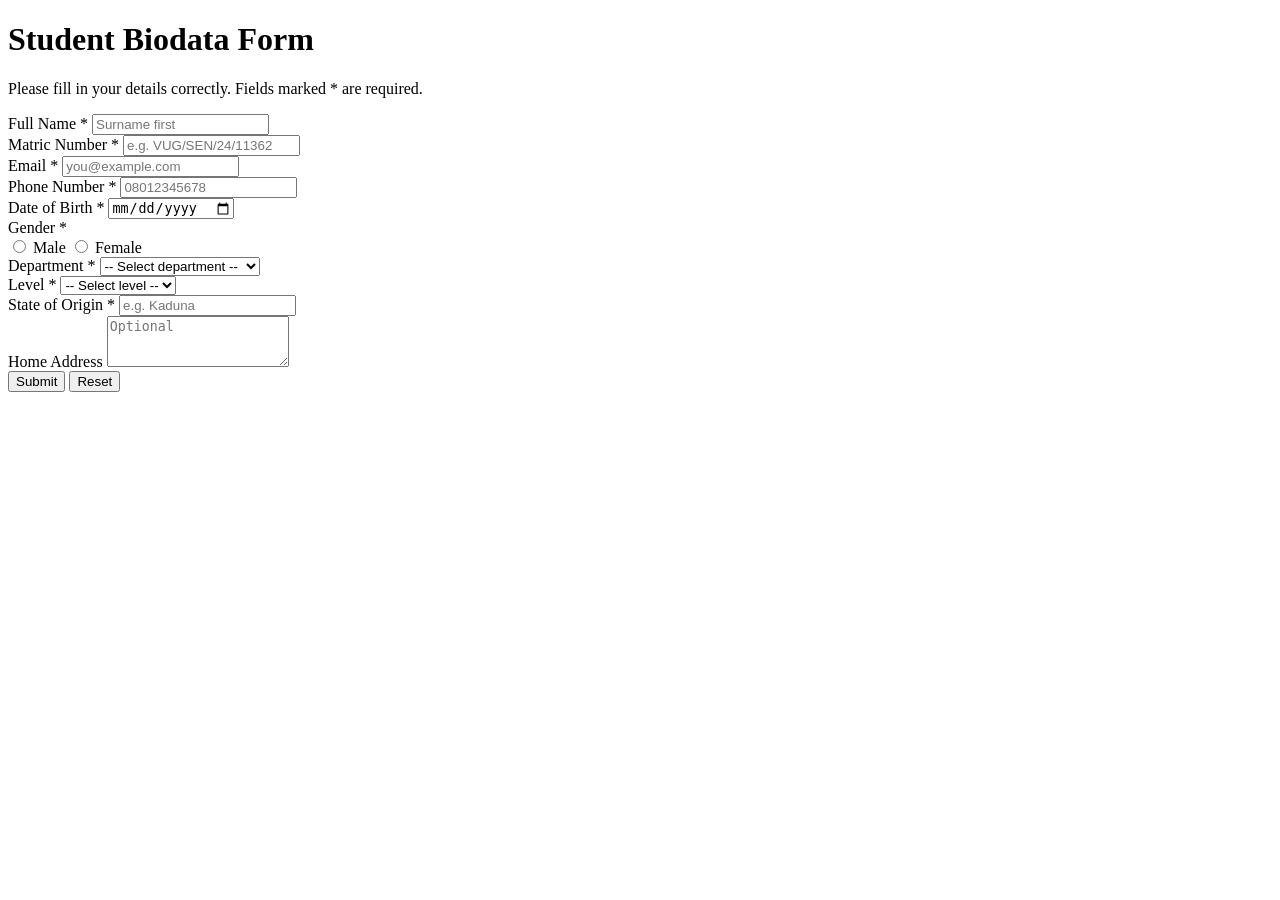
==== index.html @ 1bd1e14e "html form done" ====
<!DOCTYPE html>
<html lang="en">
<head>
    <meta charset="UTF-8">
    <meta name="viewport" content="width=device-width, initial-scale=1.0">
    <title>Student Biodata Form</title>
    <link rel="stylesheet" href="style.css">
</head>
<body>

    <div class="container">
        <h1>Student Biodata Form</h1>
        <p class="subtitle">Please fill in your details correctly. Fields marked * are required.</p>

        <form id="biodataForm" novalidate>

            <div class="form-group">
                <label for="fullName">Full Name *</label>
                <input type="text" id="fullName" placeholder="Surname first">
                <small class="error"></small>
            </div>

            <div class="form-group">
                <label for="matricNo">Matric Number *</label>
                <input type="text" id="matricNo" placeholder="e.g. VUG/SEN/24/11362">
                <small class="error"></small>
            </div>

            <div class="row">
                <div class="form-group">
                    <label for="email">Email *</label>
                    <input type="email" id="email" placeholder="you@example.com">
                    <small class="error"></small>
                </div>

                <div class="form-group">
                    <label for="phone">Phone Number *</label>
                    <input type="tel" id="phone" placeholder="08012345678">
                    <small class="error"></small>
                </div>
            </div>

            <div class="row">
                <div class="form-group">
                    <label for="dob">Date of Birth *</label>
                    <input type="date" id="dob">
                    <small class="error"></small>
                </div>

                <div class="form-group">
                    <label>Gender *</label>
                    <div class="radio-group" id="genderGroup">
                        <label><input type="radio" name="gender" value="Male"> Male</label>
                        <label><input type="radio" name="gender" value="Female"> Female</label>
                    </div>
                    <small class="error"></small>
                </div>
            </div>

            <div class="row">
                <div class="form-group">
                    <label for="department">Department *</label>
                    <select id="department">
                        <option value="">-- Select department --</option>
                        <option>Software Engineering</option>
                        <option>Computer Science</option>
                        <option>Cyber Security</option>
                        <option>Information Technology</option>
                        <option>Data Science</option>
                    </select>
                    <small class="error"></small>
                </div>

                <div class="form-group">
                    <label for="level">Level *</label>
                    <select id="level">
                        <option value="">-- Select level --</option>
                        <option>100</option>
                        <option>200</option>
                        <option>300</option>
                        <option>400</option>
                        <option>500</option>
                    </select>
                    <small class="error"></small>
                </div>
            </div>

            <div class="form-group">
                <label for="stateOfOrigin">State of Origin *</label>
                <input type="text" id="stateOfOrigin" placeholder="e.g. Kaduna">
                <small class="error"></small>
            </div>

            <div class="form-group">
                <label for="address">Home Address</label>
                <textarea id="address" rows="3" placeholder="Optional"></textarea>
                <small class="error"></small>
            </div>

            <div class="buttons">
                <button type="submit" class="btn-submit">Submit</button>
                <button type="reset" class="btn-reset">Reset</button>
            </div>
        </form>

        <div id="successBox" class="success hidden"></div>
    </div>

    <script src="script.js"></script>
</body>
</html>
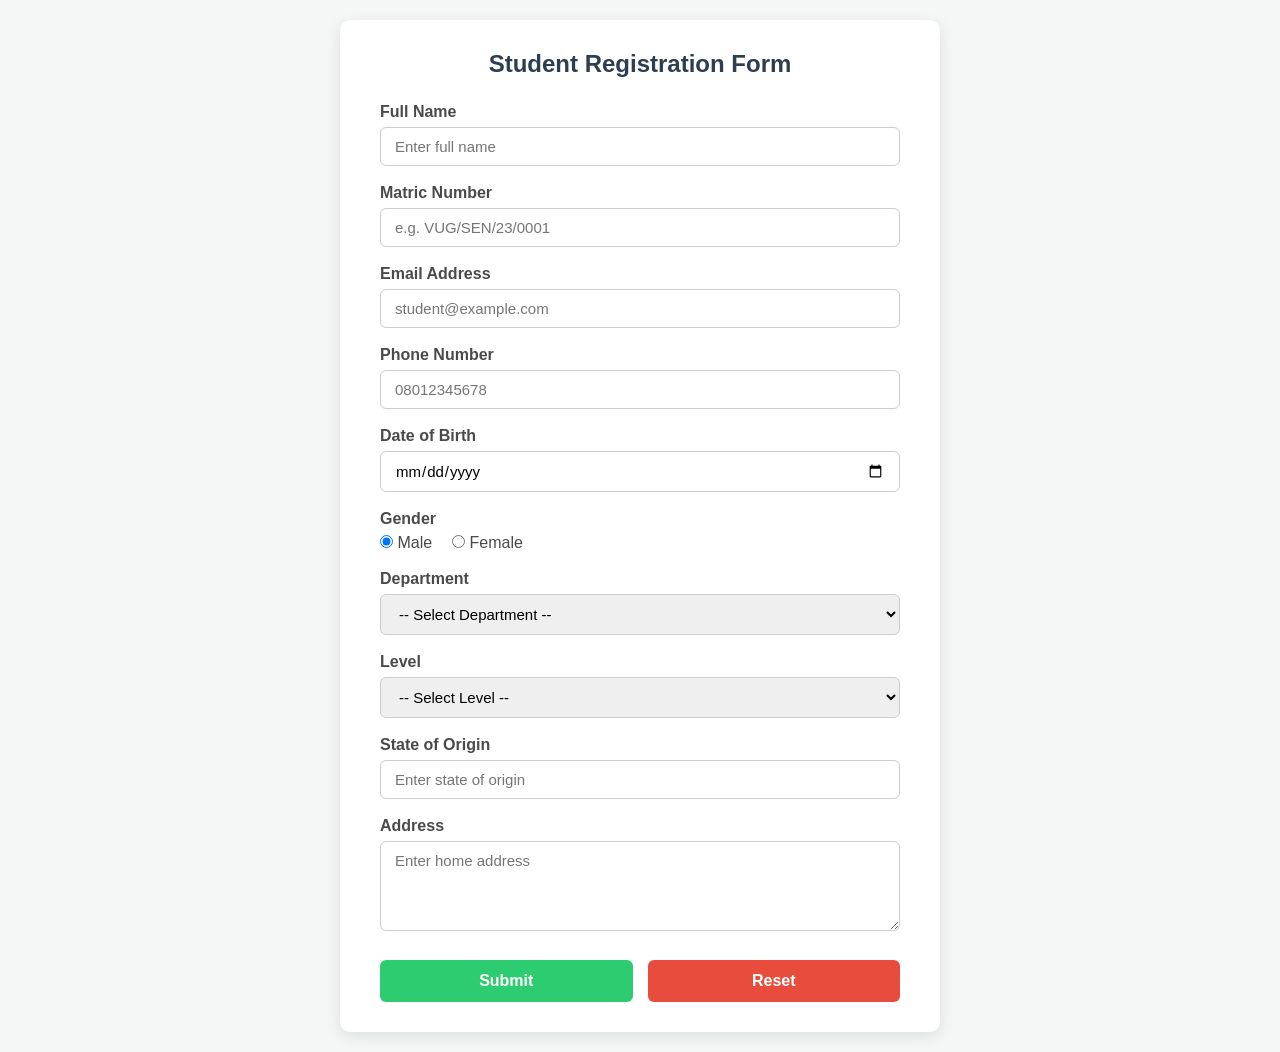
==== commit 4ad2fee1: "Commit 1" ====
--- a/index.html
+++ b/index.html
@@ -1,111 +1,104 @@
-<!DOCTYPE html>
-<html lang="en">
-<head>
-    <meta charset="UTF-8">
-    <meta name="viewport" content="width=device-width, initial-scale=1.0">
-    <title>Student Biodata Form</title>
-    <link rel="stylesheet" href="style.css">
-</head>
-<body>
-
-    <div class="container">
-        <h1>Student Biodata Form</h1>
-        <p class="subtitle">Please fill in your details correctly. Fields marked * are required.</p>
-
-        <form id="biodataForm" novalidate>
-
-            <div class="form-group">
-                <label for="fullName">Full Name *</label>
-                <input type="text" id="fullName" placeholder="Surname first">
-                <small class="error"></small>
-            </div>
-
-            <div class="form-group">
-                <label for="matricNo">Matric Number *</label>
-                <input type="text" id="matricNo" placeholder="e.g. VUG/SEN/24/11362">
-                <small class="error"></small>
-            </div>
-
-            <div class="row">
-                <div class="form-group">
-                    <label for="email">Email *</label>
-                    <input type="email" id="email" placeholder="you@example.com">
-                    <small class="error"></small>
-                </div>
-
-                <div class="form-group">
-                    <label for="phone">Phone Number *</label>
-                    <input type="tel" id="phone" placeholder="08012345678">
-                    <small class="error"></small>
-                </div>
-            </div>
-
-            <div class="row">
-                <div class="form-group">
-                    <label for="dob">Date of Birth *</label>
-                    <input type="date" id="dob">
-                    <small class="error"></small>
-                </div>
-
-                <div class="form-group">
-                    <label>Gender *</label>
-                    <div class="radio-group" id="genderGroup">
-                        <label><input type="radio" name="gender" value="Male"> Male</label>
-                        <label><input type="radio" name="gender" value="Female"> Female</label>
-                    </div>
-                    <small class="error"></small>
-                </div>
-            </div>
-
-            <div class="row">
-                <div class="form-group">
-                    <label for="department">Department *</label>
-                    <select id="department">
-                        <option value="">-- Select department --</option>
-                        <option>Software Engineering</option>
-                        <option>Computer Science</option>
-                        <option>Cyber Security</option>
-                        <option>Information Technology</option>
-                        <option>Data Science</option>
-                    </select>
-                    <small class="error"></small>
-                </div>
-
-                <div class="form-group">
-                    <label for="level">Level *</label>
-                    <select id="level">
-                        <option value="">-- Select level --</option>
-                        <option>100</option>
-                        <option>200</option>
-                        <option>300</option>
-                        <option>400</option>
-                        <option>500</option>
-                    </select>
-                    <small class="error"></small>
-                </div>
-            </div>
-
-            <div class="form-group">
-                <label for="stateOfOrigin">State of Origin *</label>
-                <input type="text" id="stateOfOrigin" placeholder="e.g. Kaduna">
-                <small class="error"></small>
-            </div>
-
-            <div class="form-group">
-                <label for="address">Home Address</label>
-                <textarea id="address" rows="3" placeholder="Optional"></textarea>
-                <small class="error"></small>
-            </div>
-
-            <div class="buttons">
-                <button type="submit" class="btn-submit">Submit</button>
-                <button type="reset" class="btn-reset">Reset</button>
-            </div>
-        </form>
-
-        <div id="successBox" class="success hidden"></div>
-    </div>
-
-    <script src="script.js"></script>
-</body>
+<!DOCTYPE html>
+<html lang="en">
+
+<head>
+    <meta charset="UTF-8">
+    <meta name="viewport" content="width=device-width, initial-scale=1.0">
+    <title>Student Registration Form</title>
+    <link rel="stylesheet" href="index.css">
+    <script src="index.js" defer></script>
+</head>
+
+<body>
+
+    <div class="form-container">
+        <h2>Student Registration Form</h2>
+        <form action="#" method="POST">
+
+            <!-- Full Name -->
+            <div class="form-group">
+                <label for="fullname">Full Name</label>
+                <input type="text" id="fullname" name="fullname" placeholder="Enter full name" required>
+            </div>
+
+            <!-- Matric Number -->
+            <div class="form-group">
+                <label for="matric">Matric Number</label>
+                <input type="text" id="matric" name="matric" placeholder="e.g. VUG/SEN/23/0001" required>
+            </div>
+
+            <!-- Email Address -->
+            <div class="form-group">
+                <label for="email">Email Address</label>
+                <input type="email" id="email" name="email" placeholder="student@example.com" required>
+            </div>
+
+            <!-- Phone Number -->
+            <div class="form-group">
+                <label for="phone">Phone Number</label>
+                <input type="tel" id="phone" name="phone" placeholder="08012345678" required>
+            </div>
+
+            <!-- Date of Birth -->
+            <div class="form-group">
+                <label for="dob">Date of Birth</label>
+                <input type="date" id="dob" name="dob" required>
+            </div>
+
+            <!-- Gender Radio Buttons -->
+            <div class="form-group">
+                <label>Gender</label>
+                <div class="radio-group">
+                    <label><input type="radio" id="male" name="gender" value="male" checked> Male</label>
+                    <label><input type="radio" id="female" name="gender" value="female"> Female</label>
+                </div>
+            </div>
+
+            <!-- Department Dropdown -->
+            <div class="form-group">
+                <label for="department">Department</label>
+                <select id="department" name="department" required>
+                    <option value="">-- Select Department --</option>
+                    <option value="software_engineering">Software Engineering</option>
+                    <option value="computer_science">Computer Science</option>
+                    <option value="cyber_security">Cyber Security</option>
+                    <option value="information_technology">Information Technology</option>
+                </select>
+            </div>
+
+            <!-- Level Dropdown -->
+            <div class="form-group">
+                <label for="level">Level</label>
+                <select id="level" name="level" required>
+                    <option value="">-- Select Level --</option>
+                    <option value="100">100 Level</option>
+                    <option value="200">200 Level</option>
+                    <option value="300">300 Level</option>
+                    <option value="400">400 Level</option>
+                </select>
+            </div>
+
+            <!-- State of Origin -->
+            <div class="form-group">
+                <label for="state">State of Origin</label>
+                <input type="text" id="state" name="state" placeholder="Enter state of origin">
+            </div>
+
+            <!-- Address Textarea -->
+            <div class="form-group">
+                <label for="address">Address</label>
+                <textarea id="address" name="address" rows="4" placeholder="Enter home address"></textarea>
+            </div>
+
+            <!-- Submit and Reset Buttons -->
+            <div class="button-group">
+                <input type="submit" value="Submit">
+                <input type="reset" value="Reset">
+            </div>
+
+        </form>
+    </div>
+
+</body>
+
 </html>
--- a/index.css
+++ b/index.css
@@ -0,0 +1,141 @@
+/* index.css - Modern Responsive Styling for Student Registration Form */
+
+* {
+  box-sizing: border-box;
+  margin: 0;
+  padding: 0;
+  font-family: 'Segoe UI', Tahoma, Geneva, Verdana, sans-serif;
+}
+
+body {
+  background-color: #f4f7f6;
+  color: #333;
+  display: flex;
+  justify-content: center;
+  align-items: center;
+  min-height: 100vh;
+  padding: 20px;
+}
+
+.form-container {
+  background: #ffffff;
+  padding: 30px 40px;
+  border-radius: 10px;
+  box-shadow: 0 4px 15px rgba(0, 0, 0, 0.1);
+  width: 100%;
+  max-width: 600px;
+}
+
+h2 {
+  text-align: center;
+  color: #2c3e50;
+  margin-bottom: 25px;
+  font-size: 24px;
+}
+
+.form-group {
+  margin-bottom: 18px;
+}
+
+label {
+  display: block;
+  font-weight: 600;
+  margin-bottom: 6px;
+  color: #4a4a4a;
+}
+
+input[type="text"],
+input[type="email"],
+input[type="tel"],
+input[type="date"],
+select,
+textarea {
+  width: 100%;
+  padding: 10px 14px;
+  border: 1px solid #ccc;
+  border-radius: 6px;
+  font-size: 15px;
+  transition: border-color 0.3s ease, box-shadow 0.3s ease;
+}
+
+input[type="text"]:focus,
+input[type="email"]:focus,
+input[type="tel"]:focus,
+input[type="date"]:focus,
+select:focus,
+textarea:focus {
+  border-color: #3498db;
+  box-shadow: 0 0 5px rgba(52, 152, 219, 0.3);
+  outline: none;
+}
+
+.radio-group {
+  display: flex;
+  gap: 20px;
+  align-items: center;
+  margin-top: 6px;
+}
+
+.radio-group label {
+  font-weight: normal;
+  margin-bottom: 0;
+  cursor: pointer;
+}
+
+textarea {
+  resize: vertical;
+}
+
+.button-group {
+  display: flex;
+  gap: 15px;
+  margin-top: 25px;
+}
+
+button,
+input[type="submit"],
+input[type="reset"] {
+  flex: 1;
+  padding: 12px;
+  border: none;
+  border-radius: 6px;
+  font-size: 16px;
+  font-weight: bold;
+  cursor: pointer;
+  transition: background-color 0.3s ease;
+}
+
+input[type="submit"] {
+  background-color: #2ecc71;
+  color: #ffffff;
+}
+
+input[type="submit"]:hover {
+  background-color: #27ae60;
+}
+
+input[type="reset"] {
+  background-color: #e74c3c;
+  color: #ffffff;
+}
+
+input[type="reset"]:hover {
+  background-color: #c0392b;
+}
+
+.error-message {
+  color: #e74c3c;
+  font-size: 13px;
+  margin-top: 4px;
+  display: none;
+}
+
+.form-group.invalid input,
+.form-group.invalid select,
+.form-group.invalid textarea {
+  border-color: #e74c3c;
+}
+
+.form-group.invalid .error-message {
+  display: block;
+}
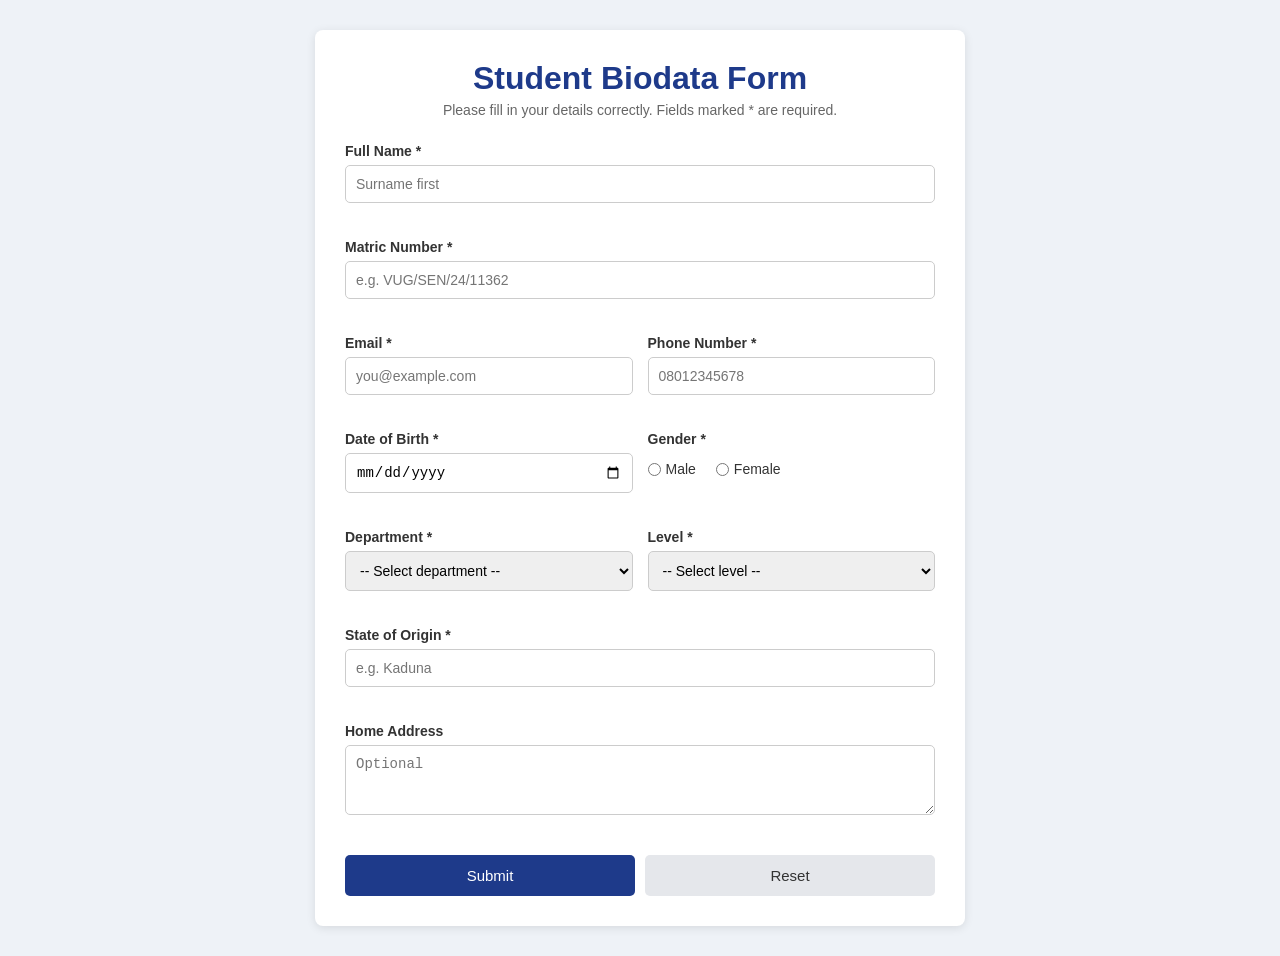
==== commit 8ccb318d: "bio data done" ====
--- a/index.html
+++ b/index.html
@@ -1,104 +1,111 @@
-<!DOCTYPE html>
-<html lang="en">
-
-<head>
-    <meta charset="UTF-8">
-    <meta name="viewport" content="width=device-width, initial-scale=1.0">
-    <title>Student Registration Form</title>
-    <link rel="stylesheet" href="index.css">
-    <script src="index.js" defer></script>
-</head>
-
-<body>
-
-    <div class="form-container">
-        <h2>Student Registration Form</h2>
-        <form action="#" method="POST">
-
-            <!-- Full Name -->
-            <div class="form-group">
-                <label for="fullname">Full Name</label>
-                <input type="text" id="fullname" name="fullname" placeholder="Enter full name" required>
-            </div>
-
-            <!-- Matric Number -->
-            <div class="form-group">
-                <label for="matric">Matric Number</label>
-                <input type="text" id="matric" name="matric" placeholder="e.g. VUG/SEN/23/0001" required>
-            </div>
-
-            <!-- Email Address -->
-            <div class="form-group">
-                <label for="email">Email Address</label>
-                <input type="email" id="email" name="email" placeholder="student@example.com" required>
-            </div>
-
-            <!-- Phone Number -->
-            <div class="form-group">
-                <label for="phone">Phone Number</label>
-                <input type="tel" id="phone" name="phone" placeholder="08012345678" required>
-            </div>
-
-            <!-- Date of Birth -->
-            <div class="form-group">
-                <label for="dob">Date of Birth</label>
-                <input type="date" id="dob" name="dob" required>
-            </div>
-
-            <!-- Gender Radio Buttons -->
-            <div class="form-group">
-                <label>Gender</label>
-                <div class="radio-group">
-                    <label><input type="radio" id="male" name="gender" value="male" checked> Male</label>
-                    <label><input type="radio" id="female" name="gender" value="female"> Female</label>
-                </div>
-            </div>
-
-            <!-- Department Dropdown -->
-            <div class="form-group">
-                <label for="department">Department</label>
-                <select id="department" name="department" required>
-                    <option value="">-- Select Department --</option>
-                    <option value="software_engineering">Software Engineering</option>
-                    <option value="computer_science">Computer Science</option>
-                    <option value="cyber_security">Cyber Security</option>
-                    <option value="information_technology">Information Technology</option>
-                </select>
-            </div>
-
-            <!-- Level Dropdown -->
-            <div class="form-group">
-                <label for="level">Level</label>
-                <select id="level" name="level" required>
-                    <option value="">-- Select Level --</option>
-                    <option value="100">100 Level</option>
-                    <option value="200">200 Level</option>
-                    <option value="300">300 Level</option>
-                    <option value="400">400 Level</option>
-                </select>
-            </div>
-
-            <!-- State of Origin -->
-            <div class="form-group">
-                <label for="state">State of Origin</label>
-                <input type="text" id="state" name="state" placeholder="Enter state of origin">
-            </div>
-
-            <!-- Address Textarea -->
-            <div class="form-group">
-                <label for="address">Address</label>
-                <textarea id="address" name="address" rows="4" placeholder="Enter home address"></textarea>
-            </div>
-
-            <!-- Submit and Reset Buttons -->
-            <div class="button-group">
-                <input type="submit" value="Submit">
-                <input type="reset" value="Reset">
-            </div>
-
-        </form>
-    </div>
-
-</body>
-
+<!DOCTYPE html>
+<html lang="en">
+<head>
+    <meta charset="UTF-8">
+    <meta name="viewport" content="width=device-width, initial-scale=1.0">
+    <title>Student Biodata Form</title>
+    <link rel="stylesheet" href="index.css">
+</head>
+<body>
+
+    <div class="container">
+        <h1>Student Biodata Form</h1>
+        <p class="subtitle">Please fill in your details correctly. Fields marked * are required.</p>
+
+        <form id="biodataForm" novalidate>
+
+            <div class="form-group">
+                <label for="fullName">Full Name *</label>
+                <input type="text" id="fullName" placeholder="Surname first">
+                <small class="error"></small>
+            </div>
+
+            <div class="form-group">
+                <label for="matricNo">Matric Number *</label>
+                <input type="text" id="matricNo" placeholder="e.g. VUG/SEN/24/11362">
+                <small class="error"></small>
+            </div>
+
+            <div class="row">
+                <div class="form-group">
+                    <label for="email">Email *</label>
+                    <input type="email" id="email" placeholder="you@example.com">
+                    <small class="error"></small>
+                </div>
+
+                <div class="form-group">
+                    <label for="phone">Phone Number *</label>
+                    <input type="tel" id="phone" placeholder="08012345678">
+                    <small class="error"></small>
+                </div>
+            </div>
+
+            <div class="row">
+                <div class="form-group">
+                    <label for="dob">Date of Birth *</label>
+                    <input type="date" id="dob">
+                    <small class="error"></small>
+                </div>
+
+                <div class="form-group">
+                    <label>Gender *</label>
+                    <div class="radio-group" id="genderGroup">
+                        <label><input type="radio" name="gender" value="Male"> Male</label>
+                        <label><input type="radio" name="gender" value="Female"> Female</label>
+                    </div>
+                    <small class="error"></small>
+                </div>
+            </div>
+
+            <div class="row">
+                <div class="form-group">
+                    <label for="department">Department *</label>
+                    <select id="department">
+                        <option value="">-- Select department --</option>
+                        <option>Software Engineering</option>
+                        <option>Computer Science</option>
+                        <option>Cyber Security</option>
+                        <option>Information Technology</option>
+                        <option>Data Science</option>
+                    </select>
+                    <small class="error"></small>
+                </div>
+
+                <div class="form-group">
+                    <label for="level">Level *</label>
+                    <select id="level">
+                        <option value="">-- Select level --</option>
+                        <option>100</option>
+                        <option>200</option>
+                        <option>300</option>
+                        <option>400</option>
+                        <option>500</option>
+                    </select>
+                    <small class="error"></small>
+                </div>
+            </div>
+
+            <div class="form-group">
+                <label for="stateOfOrigin">State of Origin *</label>
+                <input type="text" id="stateOfOrigin" placeholder="e.g. Kaduna">
+                <small class="error"></small>
+            </div>
+
+            <div class="form-group">
+                <label for="address">Home Address</label>
+                <textarea id="address" rows="3" placeholder="Optional"></textarea>
+                <small class="error"></small>
+            </div>
+
+            <div class="buttons">
+                <button type="submit" class="btn-submit">Submit</button>
+                <button type="reset" class="btn-reset">Reset</button>
+            </div>
+        </form>
+
+        <div id="successBox" class="success hidden"></div>
+    </div>
+
+    <script src="index.js"></script>
+</body>
 </html>
--- a/index.css
+++ b/index.css
@@ -1,47 +1,53 @@
-/* index.css - Modern Responsive Styling for Student Registration Form */
-
 * {
-  box-sizing: border-box;
-  margin: 0;
-  padding: 0;
-  font-family: 'Segoe UI', Tahoma, Geneva, Verdana, sans-serif;
+    margin: 0;
+    padding: 0;
+    box-sizing: border-box;
 }
 
 body {
-  background-color: #f4f7f6;
-  color: #333;
-  display: flex;
-  justify-content: center;
-  align-items: center;
-  min-height: 100vh;
-  padding: 20px;
+    font-family: Arial, Helvetica, sans-serif;
+    background-color: #eef2f7;
+    color: #333;
+    padding: 30px 15px;
 }
 
-.form-container {
-  background: #ffffff;
-  padding: 30px 40px;
-  border-radius: 10px;
-  box-shadow: 0 4px 15px rgba(0, 0, 0, 0.1);
-  width: 100%;
-  max-width: 600px;
+.container {
+    max-width: 650px;
+    margin: 0 auto;
+    background: #fff;
+    padding: 30px;
+    border-radius: 8px;
+    box-shadow: 0 2px 10px rgba(0, 0, 0, 0.1);
 }
 
-h2 {
-  text-align: center;
-  color: #2c3e50;
-  margin-bottom: 25px;
-  font-size: 24px;
+h1 {
+    text-align: center;
+    color: #1e3a8a;
+    margin-bottom: 5px;
+}
+
+.subtitle {
+    text-align: center;
+    font-size: 14px;
+    color: #666;
+    margin-bottom: 25px;
 }
 
 .form-group {
-  margin-bottom: 18px;
+    margin-bottom: 18px;
+    flex: 1;
+}
+
+.row {
+    display: flex;
+    gap: 15px;
 }
 
 label {
-  display: block;
-  font-weight: 600;
-  margin-bottom: 6px;
-  color: #4a4a4a;
+    display: block;
+    font-weight: bold;
+    font-size: 14px;
+    margin-bottom: 6px;
 }
 
 input[type="text"],
@@ -50,92 +56,95 @@
 input[type="date"],
 select,
 textarea {
-  width: 100%;
-  padding: 10px 14px;
-  border: 1px solid #ccc;
-  border-radius: 6px;
-  font-size: 15px;
-  transition: border-color 0.3s ease, box-shadow 0.3s ease;
+    width: 100%;
+    padding: 10px;
+    border: 1px solid #ccc;
+    border-radius: 5px;
+    font-size: 14px;
 }
 
-input[type="text"]:focus,
-input[type="email"]:focus,
-input[type="tel"]:focus,
-input[type="date"]:focus,
-select:focus,
-textarea:focus {
-  border-color: #3498db;
-  box-shadow: 0 0 5px rgba(52, 152, 219, 0.3);
-  outline: none;
+
+textarea {
+    resize: vertical;
 }
 
 .radio-group {
-  display: flex;
-  gap: 20px;
-  align-items: center;
-  margin-top: 6px;
+    display: flex;
+    gap: 20px;
+    padding-top: 8px;
 }
 
 .radio-group label {
-  font-weight: normal;
-  margin-bottom: 0;
-  cursor: pointer;
+    font-weight: normal;
+    display: flex;
+    align-items: center;
+    gap: 5px;
 }
 
-textarea {
-  resize: vertical;
+/* added by JS when a field fails validation */
+.invalid {
+    border-color: #dc2626 !important;
 }
 
-.button-group {
-  display: flex;
-  gap: 15px;
-  margin-top: 25px;
+.error {
+    color: #dc2626;
+    font-size: 12px;
+    display: block;
+    margin-top: 4px;
+    min-height: 14px;
 }
 
-button,
-input[type="submit"],
-input[type="reset"] {
-  flex: 1;
-  padding: 12px;
-  border: none;
-  border-radius: 6px;
-  font-size: 16px;
-  font-weight: bold;
-  cursor: pointer;
-  transition: background-color 0.3s ease;
+.buttons {
+    display: flex;
+    gap: 10px;
+    margin-top: 10px;
 }
 
-input[type="submit"] {
-  background-color: #2ecc71;
-  color: #ffffff;
+button {
+    flex: 1;
+    padding: 12px;
+    border: none;
+    border-radius: 5px;
+    font-size: 15px;
+    cursor: pointer;
 }
 
-input[type="submit"]:hover {
-  background-color: #27ae60;
+.btn-submit {
+    background-color: #1e3a8a;
+    color: #fff;
 }
 
-input[type="reset"] {
-  background-color: #e74c3c;
-  color: #ffffff;
+.btn-submit:hover {
+    background-color: #172e6e;
 }
 
-input[type="reset"]:hover {
-  background-color: #c0392b;
+.btn-reset {
+    background-color: #e5e7eb;
+    color: #333;
 }
 
-.error-message {
-  color: #e74c3c;
-  font-size: 13px;
-  margin-top: 4px;
-  display: none;
+.btn-reset:hover {
+    background-color: #d1d5db;
 }
 
-.form-group.invalid input,
-.form-group.invalid select,
-.form-group.invalid textarea {
-  border-color: #e74c3c;
+.success {
+    margin-top: 20px;
+    padding: 15px;
+    background-color: #dcfce7;
+    border: 1px solid #16a34a;
+    border-radius: 5px;
+    font-size: 14px;
 }
 
-.form-group.invalid .error-message {
-  display: block;
+.success h3 {
+    color: #15803d;
+    margin-bottom: 10px;
 }
+
+.success p {
+    margin-bottom: 4px;
+}
+
+.hidden {
+    display: none;
+}
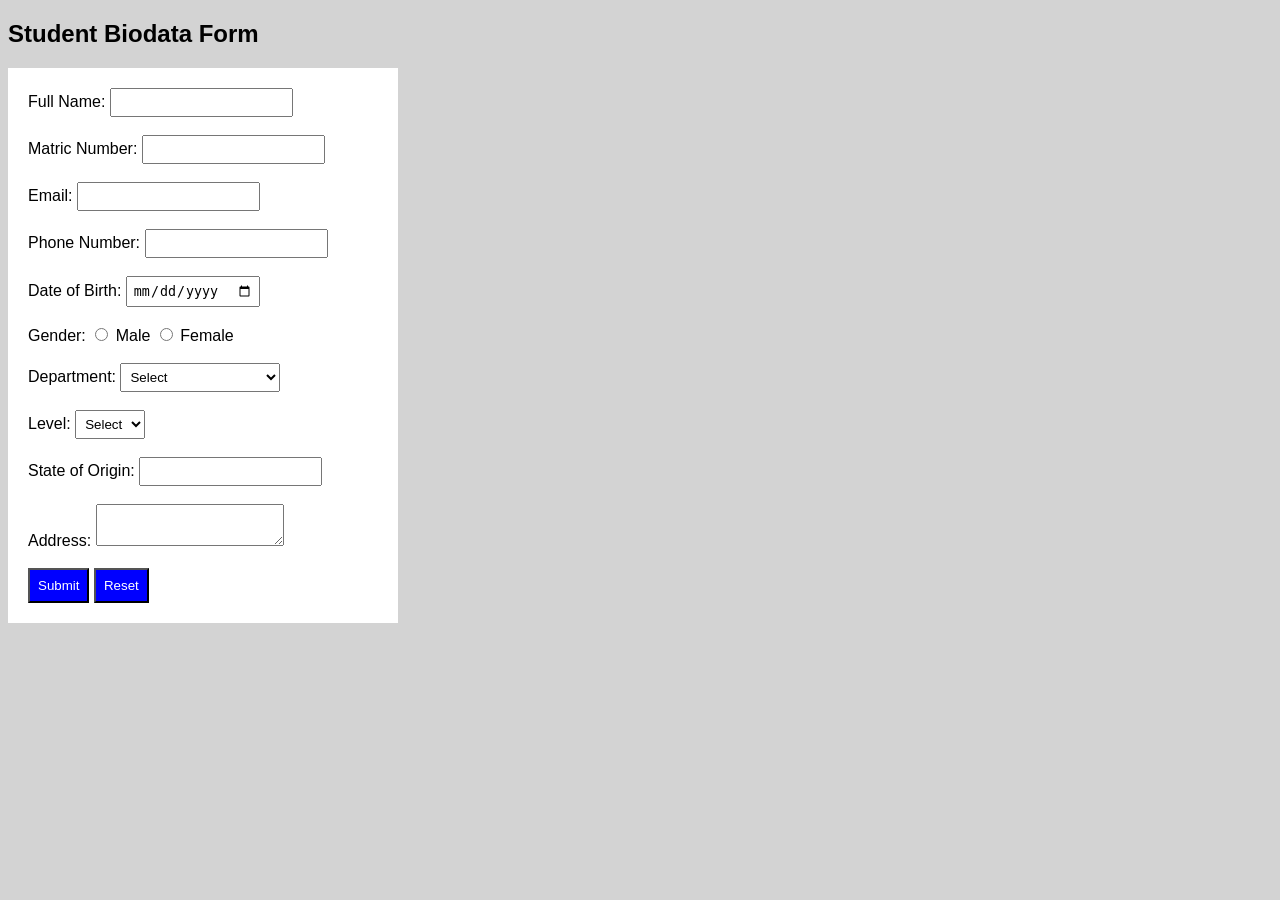
==== commit 882cb971: "form created" ====
--- a/index.html
+++ b/index.html
@@ -1,111 +1,52 @@
 <!DOCTYPE html>
-<html lang="en">
+<html>
 <head>
-    <meta charset="UTF-8">
-    <meta name="viewport" content="width=device-width, initial-scale=1.0">
     <title>Student Biodata Form</title>
-    <link rel="stylesheet" href="index.css">
+    <link rel="stylesheet" href="style.css">
 </head>
 <body>
+    <h2>Student Biodata Form</h2>
 
-    <div class="container">
-        <h1>Student Biodata Form</h1>
-        <p class="subtitle">Please fill in your details correctly. Fields marked * are required.</p>
+    <form id="myForm">
+        Full Name: <input type="text" id="name" required><br><br>
 
-        <form id="biodataForm" novalidate>
+        Matric Number: <input type="text" required><br><br>
 
-            <div class="form-group">
-                <label for="fullName">Full Name *</label>
-                <input type="text" id="fullName" placeholder="Surname first">
-                <small class="error"></small>
-            </div>
+        Email: <input type="email" required><br><br>
 
-            <div class="form-group">
-                <label for="matricNo">Matric Number *</label>
-                <input type="text" id="matricNo" placeholder="e.g. VUG/SEN/24/11362">
-                <small class="error"></small>
-            </div>
+        Phone Number: <input type="tel" required><br><br>
 
-            <div class="row">
-                <div class="form-group">
-                    <label for="email">Email *</label>
-                    <input type="email" id="email" placeholder="you@example.com">
-                    <small class="error"></small>
-                </div>
+        Date of Birth: <input type="date" required><br><br>
 
-                <div class="form-group">
-                    <label for="phone">Phone Number *</label>
-                    <input type="tel" id="phone" placeholder="08012345678">
-                    <small class="error"></small>
-                </div>
-            </div>
+        Gender:
+        <input type="radio" name="gender" required> Male
+        <input type="radio" name="gender"> Female<br><br>
 
-            <div class="row">
-                <div class="form-group">
-                    <label for="dob">Date of Birth *</label>
-                    <input type="date" id="dob">
-                    <small class="error"></small>
-                </div>
+        Department:
+        <select required>
+            <option value="">Select</option>
+            <option>Computer Science</option>
+            <option>Software Engineering</option>
+            <option>Cybersecurity</option>
+        </select><br><br>
 
-                <div class="form-group">
-                    <label>Gender *</label>
-                    <div class="radio-group" id="genderGroup">
-                        <label><input type="radio" name="gender" value="Male"> Male</label>
-                        <label><input type="radio" name="gender" value="Female"> Female</label>
-                    </div>
-                    <small class="error"></small>
-                </div>
-            </div>
+        Level:
+        <select required>
+            <option value="">Select</option>
+            <option>100</option>
+            <option>200</option>
+            <option>300</option>
+            <option>400</option>
+        </select><br><br>
 
-            <div class="row">
-                <div class="form-group">
-                    <label for="department">Department *</label>
-                    <select id="department">
-                        <option value="">-- Select department --</option>
-                        <option>Software Engineering</option>
-                        <option>Computer Science</option>
-                        <option>Cyber Security</option>
-                        <option>Information Technology</option>
-                        <option>Data Science</option>
-                    </select>
-                    <small class="error"></small>
-                </div>
+        State of Origin: <input type="text" required><br><br>
 
-                <div class="form-group">
-                    <label for="level">Level *</label>
-                    <select id="level">
-                        <option value="">-- Select level --</option>
-                        <option>100</option>
-                        <option>200</option>
-                        <option>300</option>
-                        <option>400</option>
-                        <option>500</option>
-                    </select>
-                    <small class="error"></small>
-                </div>
-            </div>
+        Address: <textarea required></textarea><br><br>
 
-            <div class="form-group">
-                <label for="stateOfOrigin">State of Origin *</label>
-                <input type="text" id="stateOfOrigin" placeholder="e.g. Kaduna">
-                <small class="error"></small>
-            </div>
+        <button type="submit">Submit</button>
+        <button type="reset">Reset</button>
+    </form>
 
-            <div class="form-group">
-                <label for="address">Home Address</label>
-                <textarea id="address" rows="3" placeholder="Optional"></textarea>
-                <small class="error"></small>
-            </div>
-
-            <div class="buttons">
-                <button type="submit" class="btn-submit">Submit</button>
-                <button type="reset" class="btn-reset">Reset</button>
-            </div>
-        </form>
-
-        <div id="successBox" class="success hidden"></div>
-    </div>
-
-    <script src="index.js"></script>
+    <script src="script.js"></script>
 </body>
 </html>
--- a/style.css
+++ b/style.css
@@ -0,0 +1,20 @@
+body {
+    font-family: Arial;
+    background-color: lightgray;
+}
+
+form {
+    background: white;
+    padding: 20px;
+    width: 350px;
+}
+
+input, select, textarea {
+    padding: 5px;
+}
+
+button {
+    padding: 8px;
+    background-color: blue;
+    color: white;
+}
